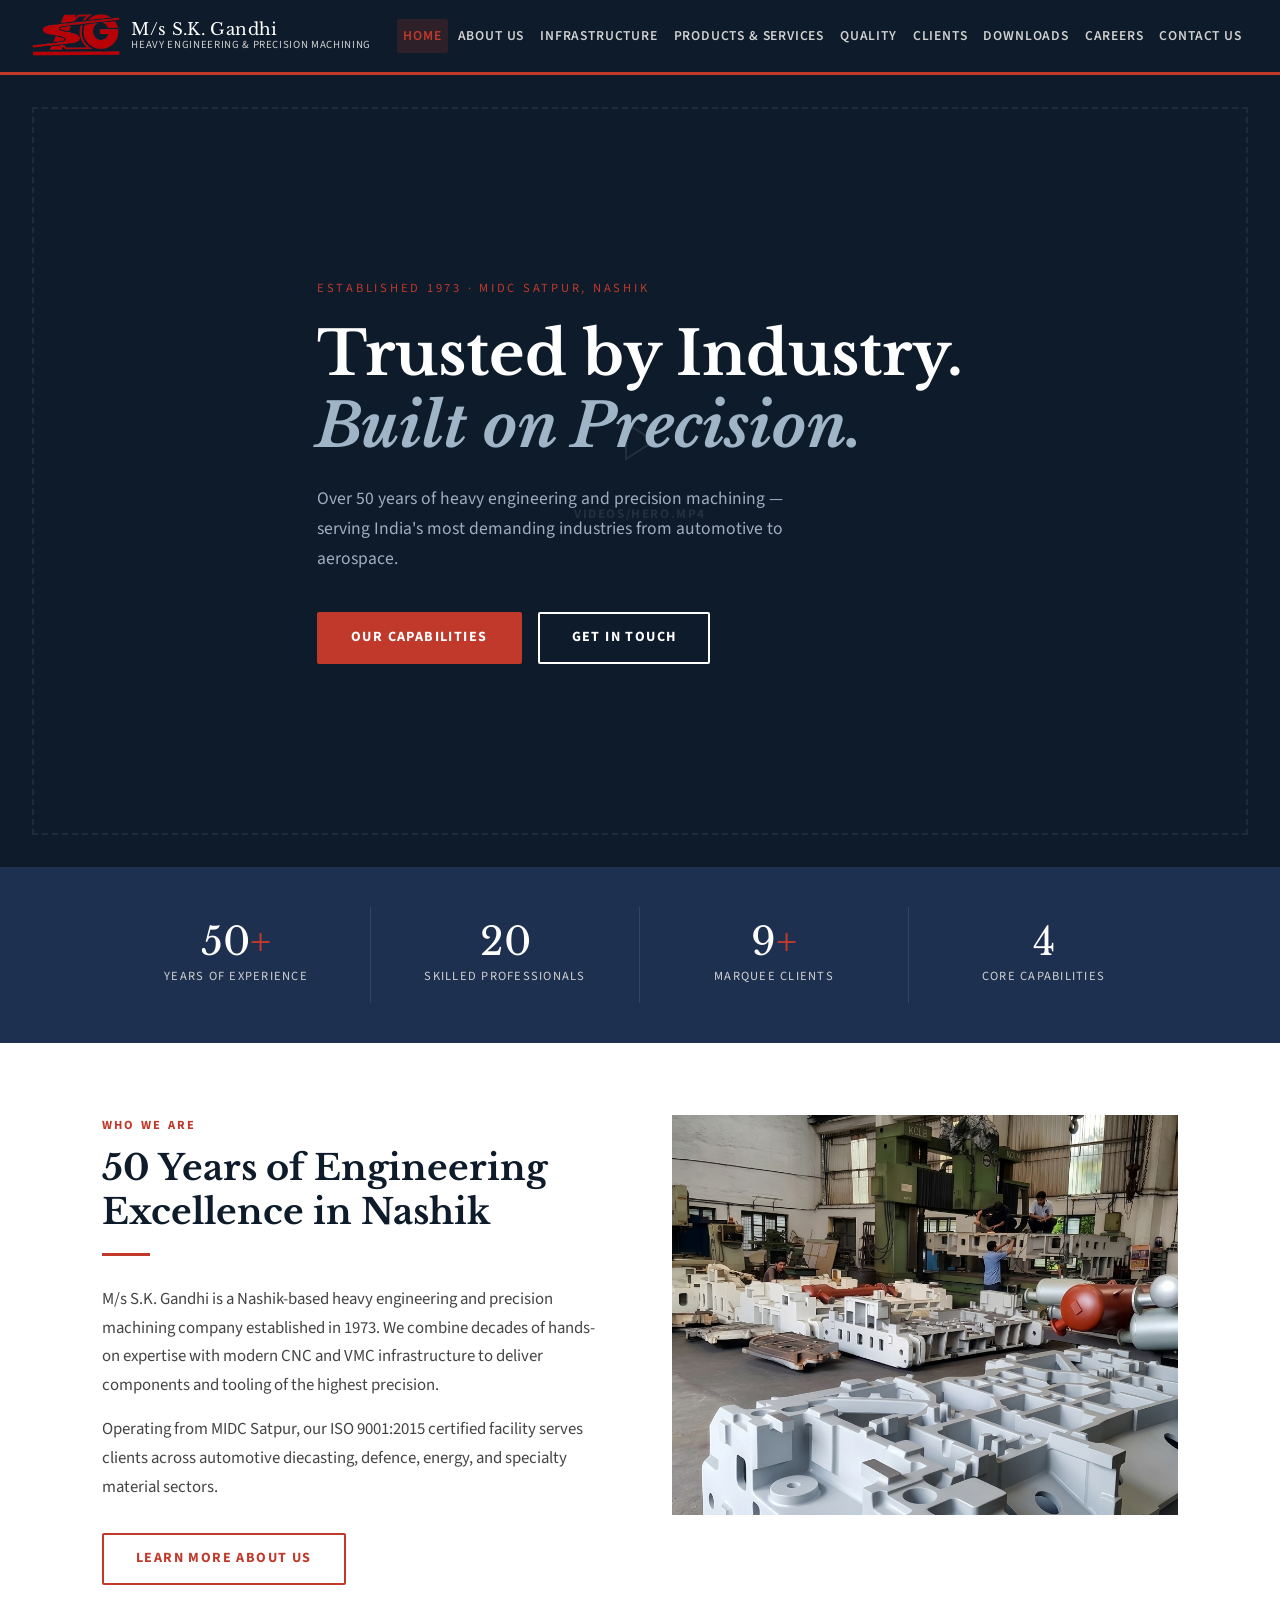
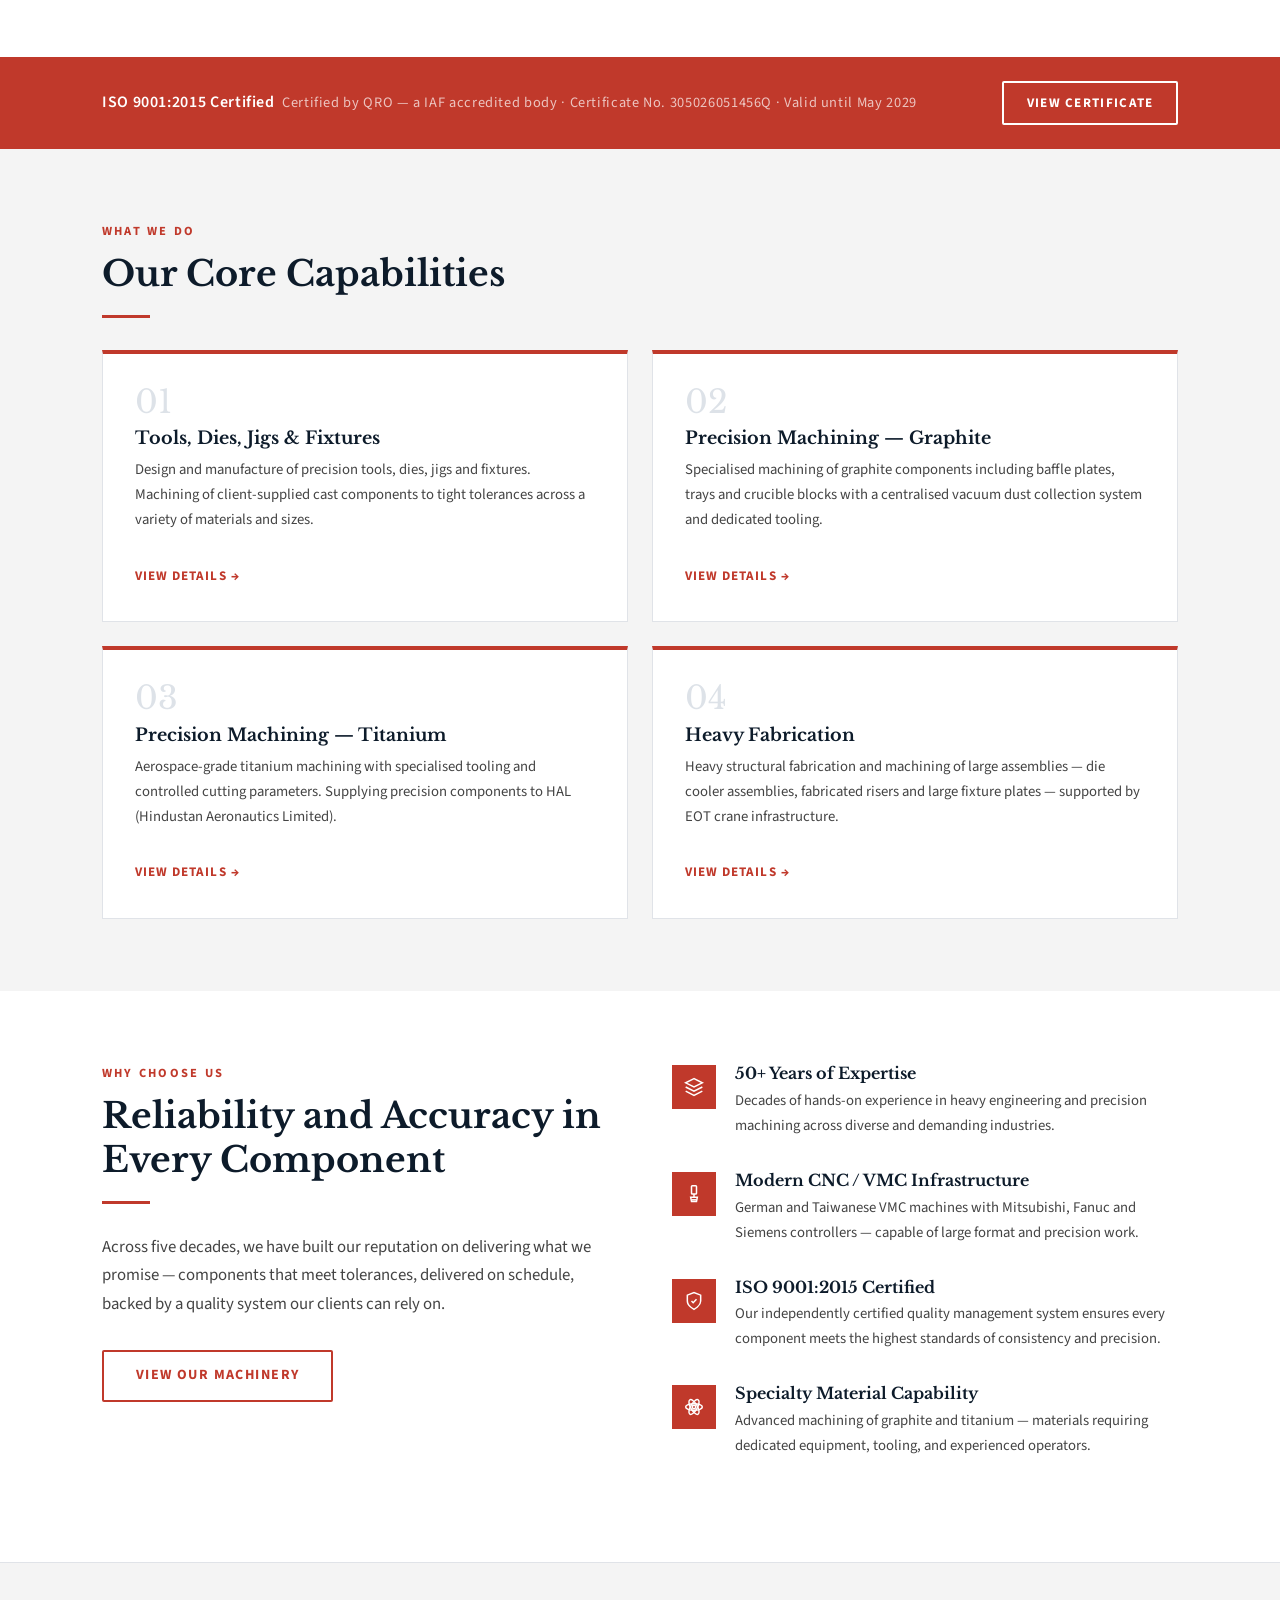
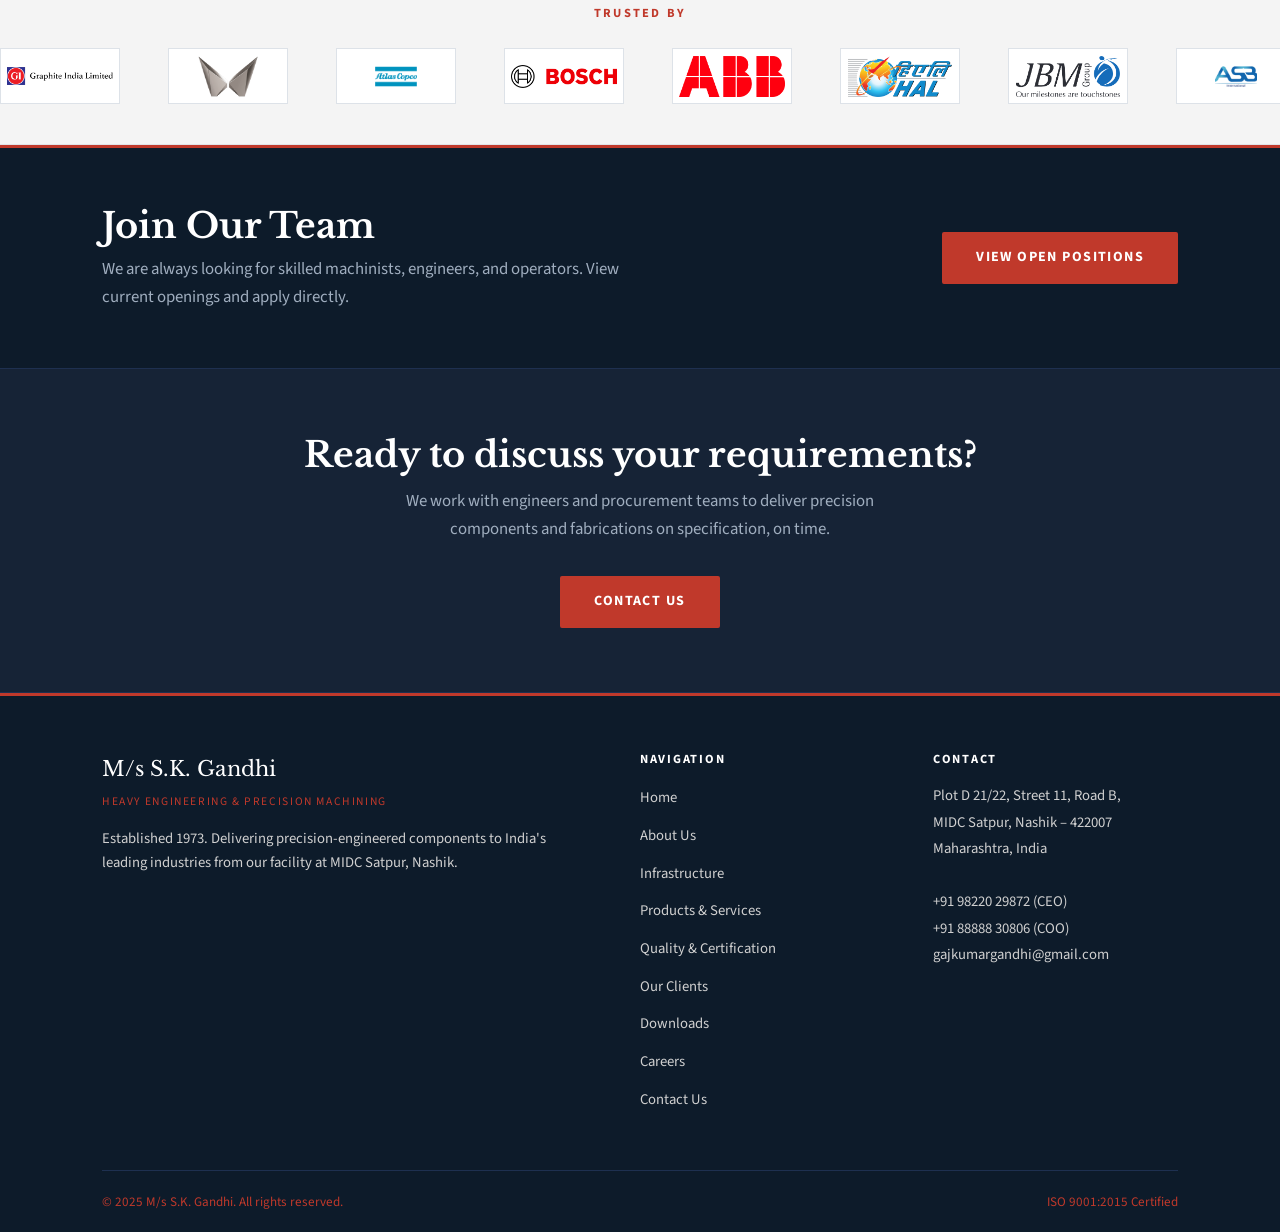
==== index.html @ 4034aa8a "initial push" ====
<!DOCTYPE html>
<html lang="en">
<head>
  <meta charset="UTF-8" />
  <meta name="viewport" content="width=device-width, initial-scale=1.0" />
  <title>M/s S.K. Gandhi — Heavy Engineering & Precision Machining</title>
  <link rel="stylesheet" href="style.css" />
  <style>
    /* ── Home Hero with video ── */
    .home-hero {
      background: var(--navy);
      min-height: 88vh;
      display: flex;
      align-items: center;
      position: relative;
      overflow: hidden;
    }
    .hero-video-wrap {
      position: absolute;
      inset: 0;
      z-index: 0;
    }
    .hero-video-wrap video {
      width: 100%;
      height: 100%;
      object-fit: cover;
      opacity: 0.28;
    }
    /* Shown only when video file is not present */
    .hero-video-placeholder {
      position: absolute;
      inset: 0;
      display: flex;
      flex-direction: column;
      align-items: center;
      justify-content: center;
      color: rgba(255,255,255,0.09);
      font-family: var(--font-body);
      font-size: 0.82rem;
      letter-spacing: 0.12em;
      text-transform: uppercase;
      gap: 0.5rem;
      border: 2px dashed rgba(255,255,255,0.07);
      margin: 2rem;
    }
    .home-hero-content {
      position: relative;
      z-index: 2;
      max-width: 1140px;
      margin: 0 auto;
      padding: 0 2rem;
    }
    .hero-est {
      font-family: var(--font-body);
      font-size: 0.78rem;
      letter-spacing: 0.22em;
      text-transform: uppercase;
      color: var(--red);
      margin-bottom: 1.2rem;
      display: block;
    }
    .home-hero h1 {
      color: var(--white);
      font-size: clamp(2.4rem, 5vw, 3.8rem);
      line-height: 1.18;
      max-width: 680px;
      margin-bottom: 1.4rem;
    }
    .home-hero h1 em { font-style: italic; color: #a0b4c8; }
    .hero-tagline {
      font-family: var(--font-body);
      font-size: 1.1rem;
      color: #a0aebf;
      max-width: 520px;
      margin-bottom: 2.4rem;
      line-height: 1.7;
    }
    .hero-cta { display: flex; gap: 1rem; flex-wrap: wrap; }

    /* ── Red bar ── */
    .red-bar { background: var(--red); padding: 1.5rem 0; }
    .red-bar-inner {
      display: flex; align-items: center; justify-content: space-between;
      max-width: 1140px; margin: 0 auto; padding: 0 2rem; gap: 1rem; flex-wrap: wrap;
    }
    .red-bar p { color: var(--white); font-size: 1rem; font-weight: 600; margin: 0; letter-spacing: 0.04em; }
    .red-bar span { color: rgba(255,255,255,0.7); font-weight: 400; font-size: 0.9rem; }

    /* ── Services grid on home ── */
    .service-card {
      background: var(--white); border: 1px solid #e0e3e8;
      border-top: 4px solid var(--red); padding: 2rem; transition: box-shadow 0.2s;
    }
    .service-card:hover { box-shadow: 0 6px 24px rgba(0,0,0,0.08); }
    .service-card .service-num { font-family: var(--font-head); font-size: 2rem; color: #dde2e8; line-height: 1; margin-bottom: 0.6rem; }
    .service-card h3 { font-size: 1.1rem; margin-bottom: 0.5rem; }
    .service-card p { font-size: 0.92rem; }
    .service-card a { display: inline-block; margin-top: 1rem; font-size: 0.82rem; font-weight: 700; letter-spacing: 0.08em; text-transform: uppercase; color: var(--red); }
    .service-card a:hover { text-decoration: underline; }

    /* ── Why choose us ── */
    .why-item { display: flex; gap: 1.2rem; margin-bottom: 2rem; align-items: flex-start; }
    .why-icon { width: 44px; height: 44px; min-width: 44px; background: var(--red); display: flex; align-items: center; justify-content: center; margin-top: 2px; }
    .why-icon svg { fill: none; stroke: white; stroke-width: 1.8; }
    .why-item h4 { font-size: 1rem; color: var(--navy); margin-bottom: 0.3rem; }
    .why-item p { font-size: 0.92rem; color: var(--text-mid); }

    /* ── CTA band ── */
    .cta-band { background: var(--navy-mid); padding: 64px 0; text-align: center; border-top: 1px solid var(--navy-light); border-bottom: 1px solid var(--navy-light); }
    .cta-band h2 { color: var(--white); margin-bottom: 0.6rem; }
    .cta-band p { color: #a0aebf; max-width: 540px; margin: 0 auto 2rem; }

    /* ── Logo marquee ── */
    .clients-strip {
      background: var(--off-white);
      padding: 40px 0;
      border-top: 1px solid #e0e3e8;
      border-bottom: 1px solid #e0e3e8;
      overflow: hidden;
    }
    .clients-strip .section-label { text-align: center; display: block; margin-bottom: 1.5rem; }
    .marquee-track {
      display: flex;
      gap: 3rem;
      align-items: center;
      animation: marqueeScroll 28s linear infinite;
      width: max-content;
    }
    .marquee-track:hover { animation-play-state: paused; }
    .marquee-wrap { overflow: hidden; }
    @keyframes marqueeScroll {
      0%   { transform: translateX(0); }
      100% { transform: translateX(-50%); }
    }
    .marquee-logo {
      display: flex;
      flex-direction: column;
      align-items: center;
      gap: 0.4rem;
      min-width: 120px;
    }
    .marquee-logo-box {
      width: 120px;
      height: 56px;
      background: var(--white);
      border: 1px solid #dde2e8;
      display: flex;
      align-items: center;
      justify-content: center;
      overflow: hidden;
      padding: 0.4rem;
    }
    /* Once you add logo images, the <img> inside will fill this box */
    .marquee-logo-box img { max-width: 100%; max-height: 100%; object-fit: contain; }
    /* Fallback text shown when no image */
    .marquee-logo-box span {
      font-family: var(--font-head);
      font-size: 0.65rem;
      color: #7a8898;
      text-align: center;
      line-height: 1.3;
    }
    .marquee-logo p {
      font-family: var(--font-body);
      font-size: 0.7rem;
      color: var(--text-light);
      text-align: center;
      margin: 0;
      letter-spacing: 0.04em;
    }

    /* ── Careers teaser on home ── */
    .careers-teaser {
      background: var(--navy);
      border-top: 3px solid var(--red);
      padding: 56px 0;
    }
    .careers-teaser-inner {
      display: flex;
      align-items: center;
      justify-content: space-between;
      gap: 2rem;
      flex-wrap: wrap;
    }
    .careers-teaser h2 { color: var(--white); margin-bottom: 0.4rem; }
    .careers-teaser p { color: #a0aebf; margin: 0; max-width: 520px; }
  </style>
</head>
<body>

<!-- ══ HEADER ══ -->
<header class="site-header">
  <nav class="nav-inner">
    <a href="index.html" class="nav-logo">
      <img src="images/logo.png" alt="S.K. Gandhi Logo" style="height:44px;width:auto;" onerror="this.style.display='none'">
      <div class="nav-logo-text">
        <span class="brand-name">M/s S.K. Gandhi</span>
        <span class="brand-sub">Heavy Engineering &amp; Precision Machining</span>
      </div>
    </a>
    <ul class="nav-links">
      <li><a href="index.html">Home</a></li>
      <li><a href="about.html">About Us</a></li>
      <li><a href="infrastructure.html">Infrastructure</a></li>
      <li><a href="products.html">Products &amp; Services</a></li>
      <li><a href="quality.html">Quality</a></li>
      <li><a href="clients.html">Clients</a></li>
      <li><a href="downloads.html">Downloads</a></li>
      <li><a href="careers.html">Careers</a></li>
      <li><a href="contact.html">Contact Us</a></li>
    </ul>
    <div class="nav-toggle"><span></span><span></span><span></span></div>
  </nav>
</header>

<!-- ══ HERO WITH LOOPING VIDEO ══ -->
<section class="home-hero">
  <div class="hero-video-wrap">
    <!--
      TO ADD YOUR VIDEO:
      1. Save your video file as:  videos/hero.mp4
      2. The video will loop automatically and play silently in the background
      3. Remove the placeholder div below once your video is in place
    -->
    <video autoplay muted loop playsinline poster="images/hero-bg.jpg">
      <source src="videos/hero.mp4" type="video/mp4">
    </video>
    <!-- Remove this placeholder once videos/hero.mp4 is in place -->
    <div class="hero-video-placeholder">
      <svg width="48" height="48" viewBox="0 0 24 24" fill="none" stroke="currentColor" stroke-width="1"><polygon points="5 3 19 12 5 21 5 3"/></svg>
      &nbsp;<strong>videos/hero.mp4</strong>
    </div>
  </div>
  <div class="home-hero-content">
    <span class="hero-est">Established 1973 · MIDC Satpur, Nashik</span>
    <h1>Trusted by Industry.<br><em>Built on Precision.</em></h1>
    <p class="hero-tagline">Over 50 years of heavy engineering and precision machining — serving India's most demanding industries from automotive to aerospace.</p>
    <div class="hero-cta">
      <a href="products.html" class="btn btn-primary">Our Capabilities</a>
      <a href="contact.html" class="btn btn-outline">Get in Touch</a>
    </div>
  </div>
</section>

<!-- ══ STAT BAR ══ -->
<div class="stat-bar">
  <div class="container">
    <div class="stat-grid">
      <div class="stat-item">
        <div class="stat-number">50<span class="stat-accent">+</span></div>
        <div class="stat-label">Years of Experience</div>
      </div>
      <div class="stat-item">
        <div class="stat-number">20</div>
        <div class="stat-label">Skilled Professionals</div>
      </div>
      <div class="stat-item">
        <div class="stat-number">9<span class="stat-accent">+</span></div>
        <div class="stat-label">Marquee Clients</div>
      </div>
      <div class="stat-item">
        <div class="stat-number">4</div>
        <div class="stat-label">Core Capabilities</div>
      </div>
    </div>
  </div>
</div>

<!-- ══ ABOUT INTRO ══ -->
<section>
  <div class="container">
    <div class="two-col">
      <div>
        <p class="section-label">Who We Are</p>
        <h2 class="section-title">50 Years of Engineering Excellence in Nashik</h2>
        <div class="divider"></div>
        <p>M/s S.K. Gandhi is a Nashik-based heavy engineering and precision machining company established in 1973. We combine decades of hands-on expertise with modern CNC and VMC infrastructure to deliver components and tooling of the highest precision.</p>
        <p>Operating from MIDC Satpur, our ISO 9001:2015 certified facility serves clients across automotive diecasting, defence, energy, and specialty material sectors.</p>
        <a href="about.html" class="btn btn-outline-red" style="margin-top:1rem;">Learn More About Us</a>
      </div>
      <div>
        <img src="images/about-facility.jpg" alt="S.K. Gandhi Shop Floor" style="width:100%;height:400px;object-fit:cover;display:block;" onerror="this.style.background='#e8eaed'">
      </div>
    </div>
  </div>
</section>

<!-- ══ RED BAR — ISO ══ -->
<div class="red-bar">
  <div class="red-bar-inner">
    <p>ISO 9001:2015 Certified &nbsp;<span>Certified by QRO — a IAF accredited body · Certificate No. 305026051456Q · Valid until May 2029</span></p>
    <a href="quality.html" class="btn btn-outline" style="padding: 0.55rem 1.4rem; font-size:0.82rem;">View Certificate</a>
  </div>
</div>

<!-- ══ CAPABILITIES ══ -->
<section class="alt">
  <div class="container">
    <p class="section-label">What We Do</p>
    <h2 class="section-title">Our Core Capabilities</h2>
    <div class="divider"></div>
    <div class="card-grid card-grid-2" style="margin-top: 2rem;">
      <div class="service-card">
        <div class="service-num">01</div>
        <h3>Tools, Dies, Jigs &amp; Fixtures</h3>
        <p>Design and manufacture of precision tools, dies, jigs and fixtures. Machining of client-supplied cast components to tight tolerances across a variety of materials and sizes.</p>
        <a href="products.html#dies">View Details →</a>
      </div>
      <div class="service-card">
        <div class="service-num">02</div>
        <h3>Precision Machining — Graphite</h3>
        <p>Specialised machining of graphite components including baffle plates, trays and crucible blocks with a centralised vacuum dust collection system and dedicated tooling.</p>
        <a href="products.html#graphite">View Details →</a>
      </div>
      <div class="service-card">
        <div class="service-num">03</div>
        <h3>Precision Machining — Titanium</h3>
        <p>Aerospace-grade titanium machining with specialised tooling and controlled cutting parameters. Supplying precision components to HAL (Hindustan Aeronautics Limited).</p>
        <a href="products.html#titanium">View Details →</a>
      </div>
      <div class="service-card">
        <div class="service-num">04</div>
        <h3>Heavy Fabrication</h3>
        <p>Heavy structural fabrication and machining of large assemblies — die cooler assemblies, fabricated risers and large fixture plates — supported by EOT crane infrastructure.</p>
        <a href="products.html#fabrication">View Details →</a>
      </div>
    </div>
  </div>
</section>

<!-- ══ WHY CHOOSE US ══ -->
<section>
  <div class="container">
    <div class="two-col">
      <div>
        <p class="section-label">Why Choose Us</p>
        <h2 class="section-title">Reliability and Accuracy in Every Component</h2>
        <div class="divider"></div>
        <p>Across five decades, we have built our reputation on delivering what we promise — components that meet tolerances, delivered on schedule, backed by a quality system our clients can rely on.</p>
        <a href="infrastructure.html" class="btn btn-outline-red" style="margin-top:1rem;">View Our Machinery</a>
      </div>
      <div>
        <div class="why-item">
          <div class="why-icon">
            <!-- 50 years: stacked layers / legacy -->
            <svg width="20" height="20" viewBox="0 0 24 24" fill="none" stroke="white" stroke-width="1.8"><path d="M12 2L2 7l10 5 10-5-10-5zM2 17l10 5 10-5M2 12l10 5 10-5"/></svg>
          </div>
          <div>
            <h4>50+ Years of Expertise</h4>
            <p>Decades of hands-on experience in heavy engineering and precision machining across diverse and demanding industries.</p>
          </div>
        </div>
        <div class="why-item">
          <div class="why-icon">
            <!-- CNC/VMC: a milling cutter / tool bit -->
            <svg width="20" height="20" viewBox="0 0 24 24" fill="none" stroke="white" stroke-width="1.8">
              <rect x="9" y="2" width="6" height="10" rx="1"/>
              <path d="M12 12v4"/>
              <path d="M8 16h8l-1 5H9l-1-5z"/>
              <path d="M9 19h6"/>
            </svg>
          </div>
          <div>
            <h4>Modern CNC / VMC Infrastructure</h4>
            <p>German and Taiwanese VMC machines with Mitsubishi, Fanuc and Siemens controllers — capable of large format and precision work.</p>
          </div>
        </div>
        <div class="why-item">
          <div class="why-icon">
            <!-- ISO certified: shield with check -->
            <svg width="20" height="20" viewBox="0 0 24 24" fill="none" stroke="white" stroke-width="1.8"><path d="M12 22s8-4 8-10V5l-8-3-8 3v7c0 6 8 10 8 10z"/><path d="M9 12l2 2 4-4"/></svg>
          </div>
          <div>
            <h4>ISO 9001:2015 Certified</h4>
            <p>Our independently certified quality management system ensures every component meets the highest standards of consistency and precision.</p>
          </div>
        </div>
        <div class="why-item">
          <div class="why-icon">
            <!-- Specialty material: atom / molecule -->
            <svg width="20" height="20" viewBox="0 0 24 24" fill="none" stroke="white" stroke-width="1.8"><circle cx="12" cy="12" r="2"/><ellipse cx="12" cy="12" rx="10" ry="4"/><ellipse cx="12" cy="12" rx="10" ry="4" transform="rotate(60 12 12)"/><ellipse cx="12" cy="12" rx="10" ry="4" transform="rotate(120 12 12)"/></svg>
          </div>
          <div>
            <h4>Specialty Material Capability</h4>
            <p>Advanced machining of graphite and titanium — materials requiring dedicated equipment, tooling, and experienced operators.</p>
          </div>
        </div>
      </div>
    </div>
  </div>
</section>

<!-- ══ CLIENTS MARQUEE ══ -->
<div class="clients-strip">
  <div class="container">
    <span class="section-label">Trusted By</span>
  </div>
  <!--
    HOW TO ADD YOUR CLIENT LOGOS:
    Save each logo to the images/ folder as listed below.
    The <img> tag will auto-show the logo once the file exists.
    The fallback text disappears once an image loads.
    The list is duplicated (×2) to create a seamless infinite scroll.
  -->
  <div class="marquee-wrap">
    <div class="marquee-track">
      <!-- SET 1 -->
      <div class="marquee-logo">
        <div class="marquee-logo-box">
          <img src="images/logo-gil.png" alt="Graphite India Limited" onerror="this.style.display='none';this.nextElementSibling.style.display='flex'">
          
        </div>
      </div>
      <div class="marquee-logo">
        <div class="marquee-logo-box">
          <img src="images/logo-mahindra.png" alt="Mahindra" onerror="this.style.display='none';this.nextElementSibling.style.display='flex'">
          
        </div>
      </div>
      <div class="marquee-logo">
        <div class="marquee-logo-box">
          <img src="images/logo-atlascopco.png" alt="Atlas Copco" onerror="this.style.display='none';this.nextElementSibling.style.display='flex'">
          
        </div>
      </div>
      <div class="marquee-logo">
        <div class="marquee-logo-box">
          <img src="images/logo-bosch.png" alt="Bosch" onerror="this.style.display='none';this.nextElementSibling.style.display='flex'">
          
        </div>
      </div>
      <div class="marquee-logo">
        <div class="marquee-logo-box">
          <img src="images/logo-abb.png" alt="ABB" onerror="this.style.display='none';this.nextElementSibling.style.display='flex'">
          
        </div>
      </div>
      <div class="marquee-logo">
        <div class="marquee-logo-box">
          <img src="images/logo-hal.png" alt="HAL" onerror="this.style.display='none';this.nextElementSibling.style.display='flex'">
          
        </div>
      </div>
      <div class="marquee-logo">
        <div class="marquee-logo-box">
          <img src="images/logo-jbm.png" alt="JBM Group" onerror="this.style.display='none';this.nextElementSibling.style.display='flex'">
          
        </div>
      </div>
      <div class="marquee-logo">
        <div class="marquee-logo-box">
          <img src="images/logo-asb.png" alt="ASB International" onerror="this.style.display='none';this.nextElementSibling.style.display='flex'">
          
        </div>
      </div>
      <div class="marquee-logo">
        <div class="marquee-logo-box">
          <img src="images/logo-epiroc.png" alt="Epiroc" onerror="this.style.display='none';this.nextElementSibling.style.display='flex'">
          
        </div>
      </div>
      <!-- SET 2 — duplicate for seamless loop -->
      <div class="marquee-logo">
        <div class="marquee-logo-box">
          <img src="images/logo-gil.png" alt="Graphite India Limited" onerror="this.style.display='none';this.nextElementSibling.style.display='flex'">
          
        </div>
      </div>
      <div class="marquee-logo">
        <div class="marquee-logo-box">
          <img src="images/logo-mahindra.png" alt="Mahindra" onerror="this.style.display='none';this.nextElementSibling.style.display='flex'">
          
        </div>
      </div>
      <div class="marquee-logo">
        <div class="marquee-logo-box">
          <img src="images/logo-atlascopco.png" alt="Atlas Copco" onerror="this.style.display='none';this.nextElementSibling.style.display='flex'">
          
        </div>
      </div>
      <div class="marquee-logo">
        <div class="marquee-logo-box">
          <img src="images/logo-bosch.png" alt="Bosch" onerror="this.style.display='none';this.nextElementSibling.style.display='flex'">
          
        </div>
      </div>
      <div class="marquee-logo">
        <div class="marquee-logo-box">
          <img src="images/logo-abb.png" alt="ABB" onerror="this.style.display='none';this.nextElementSibling.style.display='flex'">
          
        </div>
      </div>
      <div class="marquee-logo">
        <div class="marquee-logo-box">
          <img src="images/logo-hal.png" alt="HAL" onerror="this.style.display='none';this.nextElementSibling.style.display='flex'">
          
        </div>
      </div>
      <div class="marquee-logo">
        <div class="marquee-logo-box">
          <img src="images/logo-jbm.png" alt="JBM Group" onerror="this.style.display='none';this.nextElementSibling.style.display='flex'">
          
        </div>
      </div>
      <div class="marquee-logo">
        <div class="marquee-logo-box">
          <img src="images/logo-asb.png" alt="ASB International" onerror="this.style.display='none';this.nextElementSibling.style.display='flex'">
          
        </div>
      </div>
      <div class="marquee-logo">
        <div class="marquee-logo-box">
          <img src="images/logo-epiroc.png" alt="Epiroc" onerror="this.style.display='none';this.nextElementSibling.style.display='flex'">
          
        </div>
      </div>
    </div>
  </div>
</div>

<!-- ══ CAREERS TEASER ══ -->
<div class="careers-teaser">
  <div class="container">
    <div class="careers-teaser-inner">
      <div>
        <h2>Join Our Team</h2>
        <p>We are always looking for skilled machinists, engineers, and operators. View current openings and apply directly.</p>
      </div>
      <a href="careers.html" class="btn btn-primary">View Open Positions</a>
    </div>
  </div>
</div>

<!-- ══ CTA BAND ══ -->
<div class="cta-band">
  <div class="container">
    <h2>Ready to discuss your requirements?</h2>
    <p>We work with engineers and procurement teams to deliver precision components and fabrications on specification, on time.</p>
    <a href="contact.html" class="btn btn-primary">Contact Us</a>
  </div>
</div>

<!-- ══ FOOTER ══ -->
<footer class="site-footer">
  <div class="container">
    <div class="footer-grid">
      <div class="footer-brand">
        <div class="brand-name">M/s S.K. Gandhi</div>
        <div class="brand-sub">Heavy Engineering &amp; Precision Machining</div>
        <p>Established 1973. Delivering precision-engineered components to India's leading industries from our facility at MIDC Satpur, Nashik.</p>
      </div>
      <div class="footer-col">
        <h4>Navigation</h4>
        <ul>
          <li><a href="index.html">Home</a></li>
          <li><a href="about.html">About Us</a></li>
          <li><a href="infrastructure.html">Infrastructure</a></li>
          <li><a href="products.html">Products &amp; Services</a></li>
          <li><a href="quality.html">Quality &amp; Certification</a></li>
          <li><a href="clients.html">Our Clients</a></li>
          <li><a href="downloads.html">Downloads</a></li>
          <li><a href="careers.html">Careers</a></li>
          <li><a href="contact.html">Contact Us</a></li>
        </ul>
      </div>
      <div class="footer-col">
        <h4>Contact</h4>
        <address>
          Plot D 21/22, Street 11, Road B,<br>
          MIDC Satpur, Nashik – 422007<br>
          Maharashtra, India<br><br>
          <a href="tel:+919822029872">+91 98220 29872</a> (CEO)<br>
          <a href="tel:+918888830806">+91 88888 30806</a> (COO)<br>
          <a href="mailto:gajkumargandhi@gmail.com">gajkumargandhi@gmail.com</a>
        </address>
      </div>
    </div>
    <div class="footer-bottom">
      <span>© 2025 M/s S.K. Gandhi. All rights reserved.</span>
      <span style="color: var(--red);">ISO 9001:2015 Certified</span>
    </div>
  </div>
</footer>

<script src="nav.js"></script>
</body>
</html>
---- style.css ----
/* ============================================================
   M/s S.K. Gandhi — Website Stylesheet
   Colors: Navy #0D1B2A | Red #C0392B | White #FFFFFF | Light #F4F4F4
   Fonts: Libre Baskerville (headings) + Source Sans 3 (body)
   ============================================================ */

@import url('https://fonts.googleapis.com/css2?family=Libre+Baskerville:ital,wght@0,400;0,700;1,400&family=Source+Sans+3:wght@300;400;600;700&display=swap');

/* ── Reset & Base ── */
*, *::before, *::after { box-sizing: border-box; margin: 0; padding: 0; }

:root {
  --navy:       #0D1B2A;
  --navy-mid:   #162336;
  --navy-light: #1E3050;
  --red:        #C0392B;
  --red-dark:   #A93226;
  --white:      #FFFFFF;
  --off-white:  #F4F4F4;
  --grey:       #D0D0D0;
  --text-dark:  #1A1A1A;
  --text-mid:   #444444;
  --text-light: #888888;
  --font-head:  'Libre Baskerville', Georgia, serif;
  --font-body:  'Source Sans 3', 'Helvetica Neue', sans-serif;
}

html { scroll-behavior: smooth; }

body {
  font-family: var(--font-body);
  font-size: 17px;
  line-height: 1.7;
  color: var(--text-dark);
  background: var(--white);
}

img { max-width: 100%; display: block; }
a { text-decoration: none; color: inherit; }
ul { list-style: none; }

/* ── Typography ── */
h1, h2, h3, h4 {
  font-family: var(--font-head);
  line-height: 1.25;
  color: var(--navy);
}
h1 { font-size: clamp(2rem, 4vw, 3rem); }
h2 { font-size: clamp(1.6rem, 3vw, 2.2rem); margin-bottom: 0.5rem; }
h3 { font-size: clamp(1.2rem, 2vw, 1.5rem); margin-bottom: 0.4rem; }
h4 { font-size: 1.1rem; }

p { margin-bottom: 1rem; color: var(--text-mid); font-size: 1.05rem; }
p:last-child { margin-bottom: 0; }

/* ── Layout ── */
.container {
  max-width: 1140px;
  margin: 0 auto;
  padding: 0 2rem;
}

section { padding: 72px 0; }
section.alt { background: var(--off-white); }
section.dark { background: var(--navy); }

.section-label {
  font-family: var(--font-body);
  font-size: 0.78rem;
  font-weight: 700;
  letter-spacing: 0.18em;
  text-transform: uppercase;
  color: var(--red);
  margin-bottom: 0.6rem;
}

.section-title {
  font-family: var(--font-head);
  color: var(--navy);
  margin-bottom: 1.2rem;
}

.section-title.on-dark { color: var(--white); }

.divider {
  width: 48px;
  height: 3px;
  background: var(--red);
  margin: 0 0 1.8rem 0;
}

/* ── Navigation ── */
.site-header {
  position: sticky;
  top: 0;
  z-index: 1000;
  background: var(--navy);
  border-bottom: 3px solid var(--red);
}

.nav-inner {
  display: flex;
  align-items: center;
  justify-content: space-between;
  height: 72px;
  max-width: 1280px;
  margin: 0 auto;
  padding: 0 2rem;
}

.nav-logo {
  display: flex;
  align-items: center;
  gap: 0.7rem;
}

.nav-logo img {
  height: 44px;
  width: auto;
  /* Logo is rectangular — adjust height to fit your actual logo proportions */
}

.nav-logo-text {
  display: flex;
  flex-direction: column;
}

.nav-logo-text .brand-name {
  font-family: var(--font-head);
  font-size: 1.05rem;
  color: var(--white);
  line-height: 1.1;
  letter-spacing: 0.02em;
}

.nav-logo-text .brand-sub {
  font-family: var(--font-body);
  font-size: 0.68rem;
  letter-spacing: 0.06em;
  text-transform: uppercase;
  color: var(--grey);
  line-height: 1;
}

.nav-links {
  display: flex;
  align-items: center;
  gap: 0.2rem;
}

.nav-links a {
  font-family: var(--font-body);
  font-size: 0.85rem;
  font-weight: 600;
  letter-spacing: 0.06em;
  text-transform: uppercase;
  color: var(--grey);
  padding: 0.45rem 0.4rem;
  border-radius: 2px;
  transition: color 0.2s, background 0.2s;
}

.nav-links a:hover,
.nav-links a.active {
  color: var(--white);
  background: rgba(192,57,43,0.18);
}

.nav-links a.active {
  color: var(--red);
}

/* Hamburger */
.nav-toggle {
  display: none;
  flex-direction: column;
  gap: 5px;
  cursor: pointer;
  padding: 4px;
}

.nav-toggle span {
  display: block;
  width: 26px;
  height: 2px;
  background: var(--white);
  transition: transform 0.3s;
}

/* ── Footer ── */
.site-footer {
  background: var(--navy);
  color: var(--grey);
  padding: 56px 0 0;
  border-top: 3px solid var(--red);
}

.footer-grid {
  display: grid;
  grid-template-columns: 2fr 1fr 1fr;
  gap: 3rem;
  padding-bottom: 3rem;
}

.footer-brand .brand-name {
  font-family: var(--font-head);
  font-size: 1.3rem;
  color: var(--white);
  margin-bottom: 0.3rem;
}

.footer-brand .brand-sub {
  font-family: var(--font-body);
  font-size: 0.72rem;
  letter-spacing: 0.14em;
  text-transform: uppercase;
  color: var(--red);
  margin-bottom: 1rem;
}

.footer-brand p {
  color: var(--grey);
  font-size: 0.92rem;
  line-height: 1.6;
}

.footer-col h4 {
  font-family: var(--font-body);
  font-size: 0.78rem;
  letter-spacing: 0.14em;
  text-transform: uppercase;
  color: var(--white);
  margin-bottom: 1rem;
}

.footer-col ul li {
  margin-bottom: 0.55rem;
}

.footer-col ul li a {
  color: var(--grey);
  font-size: 0.92rem;
  transition: color 0.2s;
}

.footer-col ul li a:hover { color: var(--red); }

.footer-col address {
  font-style: normal;
  color: var(--grey);
  font-size: 0.92rem;
  line-height: 1.8;
}

.footer-col address a { color: var(--grey); transition: color 0.2s; }
.footer-col address a:hover { color: var(--red); }

.footer-bottom {
  border-top: 1px solid var(--navy-light);
  padding: 1.2rem 0;
  display: flex;
  justify-content: space-between;
  align-items: center;
  font-size: 0.82rem;
  color: var(--text-light);
}

.footer-bottom span { color: var(--red); }

/* ── Buttons ── */
.btn {
  display: inline-block;
  font-family: var(--font-body);
  font-size: 0.88rem;
  font-weight: 700;
  letter-spacing: 0.1em;
  text-transform: uppercase;
  padding: 0.75rem 2rem;
  border-radius: 2px;
  transition: background 0.2s, color 0.2s, border-color 0.2s;
  cursor: pointer;
  border: 2px solid transparent;
}

.btn-primary {
  background: var(--red);
  color: var(--white);
  border-color: var(--red);
}
.btn-primary:hover {
  background: var(--red-dark);
  border-color: var(--red-dark);
}

.btn-outline {
  background: transparent;
  color: var(--white);
  border-color: var(--white);
}
.btn-outline:hover {
  background: var(--white);
  color: var(--navy);
}

.btn-outline-red {
  background: transparent;
  color: var(--red);
  border-color: var(--red);
}
.btn-outline-red:hover {
  background: var(--red);
  color: var(--white);
}

/* ── Hero (shared) ── */
.page-hero {
  background: var(--navy);
  padding: 64px 0 56px;
  border-bottom: 3px solid var(--red);
}

.page-hero .section-label { color: rgba(192,57,43,0.85); }

.page-hero h1 {
  color: var(--white);
  margin-bottom: 1rem;
}

.page-hero p {
  color: #a0aebf;
  font-size: 1.1rem;
  max-width: 640px;
}

/* ── Stat bar ── */
.stat-bar {
  background: var(--navy-light);
  padding: 2.5rem 0;
}

.stat-grid {
  display: grid;
  grid-template-columns: repeat(4, 1fr);
  gap: 0;
  text-align: center;
}

.stat-item {
  padding: 1rem 1.5rem;
  border-right: 1px solid rgba(255,255,255,0.1);
}
.stat-item:last-child { border-right: none; }

.stat-number {
  font-family: var(--font-head);
  font-size: 2.4rem;
  color: var(--white);
  line-height: 1;
  margin-bottom: 0.3rem;
}

.stat-label {
  font-family: var(--font-body);
  font-size: 0.78rem;
  letter-spacing: 0.1em;
  text-transform: uppercase;
  color: var(--grey);
}

.stat-accent { color: var(--red); }

/* ── Media placeholder ── */
.media-placeholder {
  background: #e8eaed;
  border: 2px dashed #aab0bb;
  display: flex;
  flex-direction: column;
  align-items: center;
  justify-content: center;
  color: #6b7280;
  font-family: var(--font-body);
  font-size: 0.88rem;
  text-align: center;
  padding: 1.5rem;
  gap: 0.5rem;
}

.media-placeholder svg {
  opacity: 0.45;
  margin-bottom: 0.3rem;
}

/* ── Cards ── */
.card {
  background: var(--white);
  border: 1px solid #e0e3e8;
  border-top: 3px solid var(--red);
  padding: 2rem;
}

.card-grid {
  display: grid;
  gap: 1.5rem;
}

.card-grid-2 { grid-template-columns: repeat(2, 1fr); }
.card-grid-3 { grid-template-columns: repeat(3, 1fr); }
.card-grid-4 { grid-template-columns: repeat(4, 1fr); }

.card h3 { margin-bottom: 0.6rem; }
.card p { font-size: 0.95rem; }

/* ── Table ── */
.data-table {
  width: 100%;
  border-collapse: collapse;
  font-family: var(--font-body);
  font-size: 0.95rem;
}

.data-table th {
  background: var(--navy);
  color: var(--white);
  text-align: left;
  padding: 0.85rem 1.1rem;
  font-weight: 600;
  letter-spacing: 0.04em;
  font-size: 0.88rem;
  text-transform: uppercase;
}

.data-table td {
  padding: 0.8rem 1.1rem;
  border-bottom: 1px solid #e0e3e8;
  color: var(--text-mid);
}

.data-table tr:nth-child(even) td { background: var(--off-white); }
.data-table tr:hover td { background: #edf0f5; }

/* ── Two-col layout ── */
.two-col {
  display: grid;
  grid-template-columns: 1fr 1fr;
  gap: 4rem;
  align-items: start;
}

.two-col.reverse { direction: rtl; }
.two-col.reverse > * { direction: ltr; }

/* ── Red accent list ── */
.check-list { margin: 1rem 0; }
.check-list li {
  display: flex;
  align-items: flex-start;
  gap: 0.75rem;
  margin-bottom: 0.7rem;
  color: var(--text-mid);
  font-size: 1rem;
  line-height: 1.5;
}
.check-list li::before {
  content: '';
  display: block;
  width: 6px;
  height: 6px;
  min-width: 6px;
  background: var(--red);
  border-radius: 50%;
  margin-top: 0.55rem;
}

/* ── Capability strip ── */
.cap-strip {
  display: flex;
  gap: 0;
  border: 1px solid #e0e3e8;
  overflow: hidden;
  margin-top: 2.5rem;
}

.cap-item {
  flex: 1;
  padding: 1.8rem 1.4rem;
  border-right: 1px solid #e0e3e8;
  text-align: center;
}
.cap-item:last-child { border-right: none; }

.cap-item h4 {
  font-family: var(--font-body);
  font-size: 0.82rem;
  letter-spacing: 0.1em;
  text-transform: uppercase;
  color: var(--navy);
  margin-bottom: 0.4rem;
  font-weight: 700;
}

.cap-item p { font-size: 0.88rem; color: var(--text-light); }

/* ── Gallery grid ── */
.gallery-grid {
  display: grid;
  grid-template-columns: repeat(3, 1fr);
  gap: 1rem;
}

.gallery-item {
  position: relative;
  overflow: hidden;
}

.gallery-item .media-placeholder {
  height: 220px;
}

.gallery-caption {
  background: var(--navy);
  color: var(--grey);
  font-size: 0.82rem;
  padding: 0.55rem 0.85rem;
  font-family: var(--font-body);
  line-height: 1.3;
}

/* ── Contact form ── */
.form-group { margin-bottom: 1.4rem; }

.form-group label {
  display: block;
  font-family: var(--font-body);
  font-size: 0.82rem;
  letter-spacing: 0.08em;
  text-transform: uppercase;
  font-weight: 700;
  color: var(--navy);
  margin-bottom: 0.4rem;
}

.form-group input,
.form-group textarea,
.form-group select {
  width: 100%;
  padding: 0.75rem 1rem;
  border: 1px solid #c8cdd5;
  border-radius: 2px;
  font-family: var(--font-body);
  font-size: 1rem;
  color: var(--text-dark);
  background: var(--white);
  transition: border-color 0.2s;
  outline: none;
}

.form-group input:focus,
.form-group textarea:focus,
.form-group select:focus {
  border-color: var(--navy);
}

.form-group textarea { resize: vertical; min-height: 130px; }

/* ── Client logos ── */
.client-grid {
  display: grid;
  grid-template-columns: repeat(3, 1fr);
  gap: 1.5rem;
}

.client-card {
  border: 1px solid #e0e3e8;
  display: flex;
  flex-direction: column;
  align-items: center;
  justify-content: center;
  padding: 2rem 1.5rem;
  text-align: center;
  transition: border-color 0.2s, box-shadow 0.2s;
}

.client-card:hover {
  border-color: var(--red);
  box-shadow: 0 4px 16px rgba(0,0,0,0.07);
}

.client-logo-placeholder {
  width: 140px;
  height: 60px;
  background: #e8eaed;
  border: 1px dashed #aab0bb;
  display: flex;
  align-items: center;
  justify-content: center;
  font-size: 0.78rem;
  color: #888;
  margin-bottom: 1rem;
  font-family: var(--font-body);
}

.client-name {
  font-family: var(--font-head);
  font-size: 1rem;
  color: var(--navy);
  margin-bottom: 0.2rem;
}

.client-sector {
  font-size: 0.8rem;
  color: var(--text-light);
  text-transform: uppercase;
  letter-spacing: 0.08em;
  font-family: var(--font-body);
}

/* ── Sector filter buttons (clients page) ── */
.filter-btn {
  font-family: var(--font-body);
  font-size: 0.82rem;
  font-weight: 700;
  letter-spacing: 0.08em;
  text-transform: uppercase;
  padding: 0.45rem 1.1rem;
  border: 1px solid #c8cdd5;
  color: var(--text-mid);
  background: var(--white);
  cursor: pointer;
  transition: background 0.15s, color 0.15s, border-color 0.15s;
}
.filter-btn:hover { border-color: var(--navy); color: var(--navy); }
.filter-btn.active { background: var(--navy); color: var(--white); border-color: var(--navy); }

/* ── Process flow ── */
.process-flow {
  display: flex;
  align-items: flex-start;
  gap: 0;
  margin-top: 2rem;
}

.process-step {
  flex: 1;
  text-align: center;
  position: relative;
  padding: 0 0.5rem;
}

.process-step::after {
  content: '→';
  position: absolute;
  top: 20px;
  right: -10px;
  color: var(--red);
  font-size: 1.1rem;
  transform: translateY(-50%);
}

.process-step:last-child::after { display: none; }

.step-num {
  width: 42px;
  height: 42px;
  background: var(--navy);
  color: var(--white);
  border-radius: 50%;
  display: flex;
  align-items: center;
  justify-content: center;
  font-family: var(--font-head);
  font-size: 1rem;
  margin: 0 auto 0.75rem;
}

.process-step h4 {
  font-size: 0.82rem;
  letter-spacing: 0.06em;
  text-transform: uppercase;
  color: var(--navy);
  line-height: 1.3;
}

/* ── Responsive ── */
@media (max-width: 960px) {
  .two-col { grid-template-columns: 1fr; gap: 2rem; }
  .two-col.reverse { direction: ltr; }
  .card-grid-3 { grid-template-columns: repeat(2, 1fr); }
  .card-grid-4 { grid-template-columns: repeat(2, 1fr); }
  .footer-grid { grid-template-columns: 1fr 1fr; }
  .stat-grid { grid-template-columns: repeat(2, 1fr); }
  .gallery-grid { grid-template-columns: repeat(2, 1fr); }
  .client-grid { grid-template-columns: repeat(2, 1fr); }
  .cap-strip { flex-wrap: wrap; }
  .cap-item { min-width: 50%; }
  .process-flow { flex-wrap: wrap; gap: 1.5rem; }
  .process-step::after { display: none; }
}

@media (max-width: 640px) {
  .nav-links { display: none; flex-direction: column; position: absolute; top: 72px; left: 0; right: 0; background: var(--navy); padding: 1rem; gap: 0; border-top: 1px solid var(--navy-light); }
  .nav-links.open { display: flex; }
  .nav-links a { padding: 0.8rem 1rem; border-bottom: 1px solid rgba(255,255,255,0.06); }
  .nav-toggle { display: flex; }
  .site-header { position: relative; }
  .card-grid-2, .card-grid-3, .card-grid-4 { grid-template-columns: 1fr; }
  .footer-grid { grid-template-columns: 1fr; }
  .stat-grid { grid-template-columns: repeat(2, 1fr); }
  .gallery-grid { grid-template-columns: 1fr; }
  .client-grid { grid-template-columns: 1fr; }
  section { padding: 48px 0; }
  .two-col { gap: 1.5rem; }
}
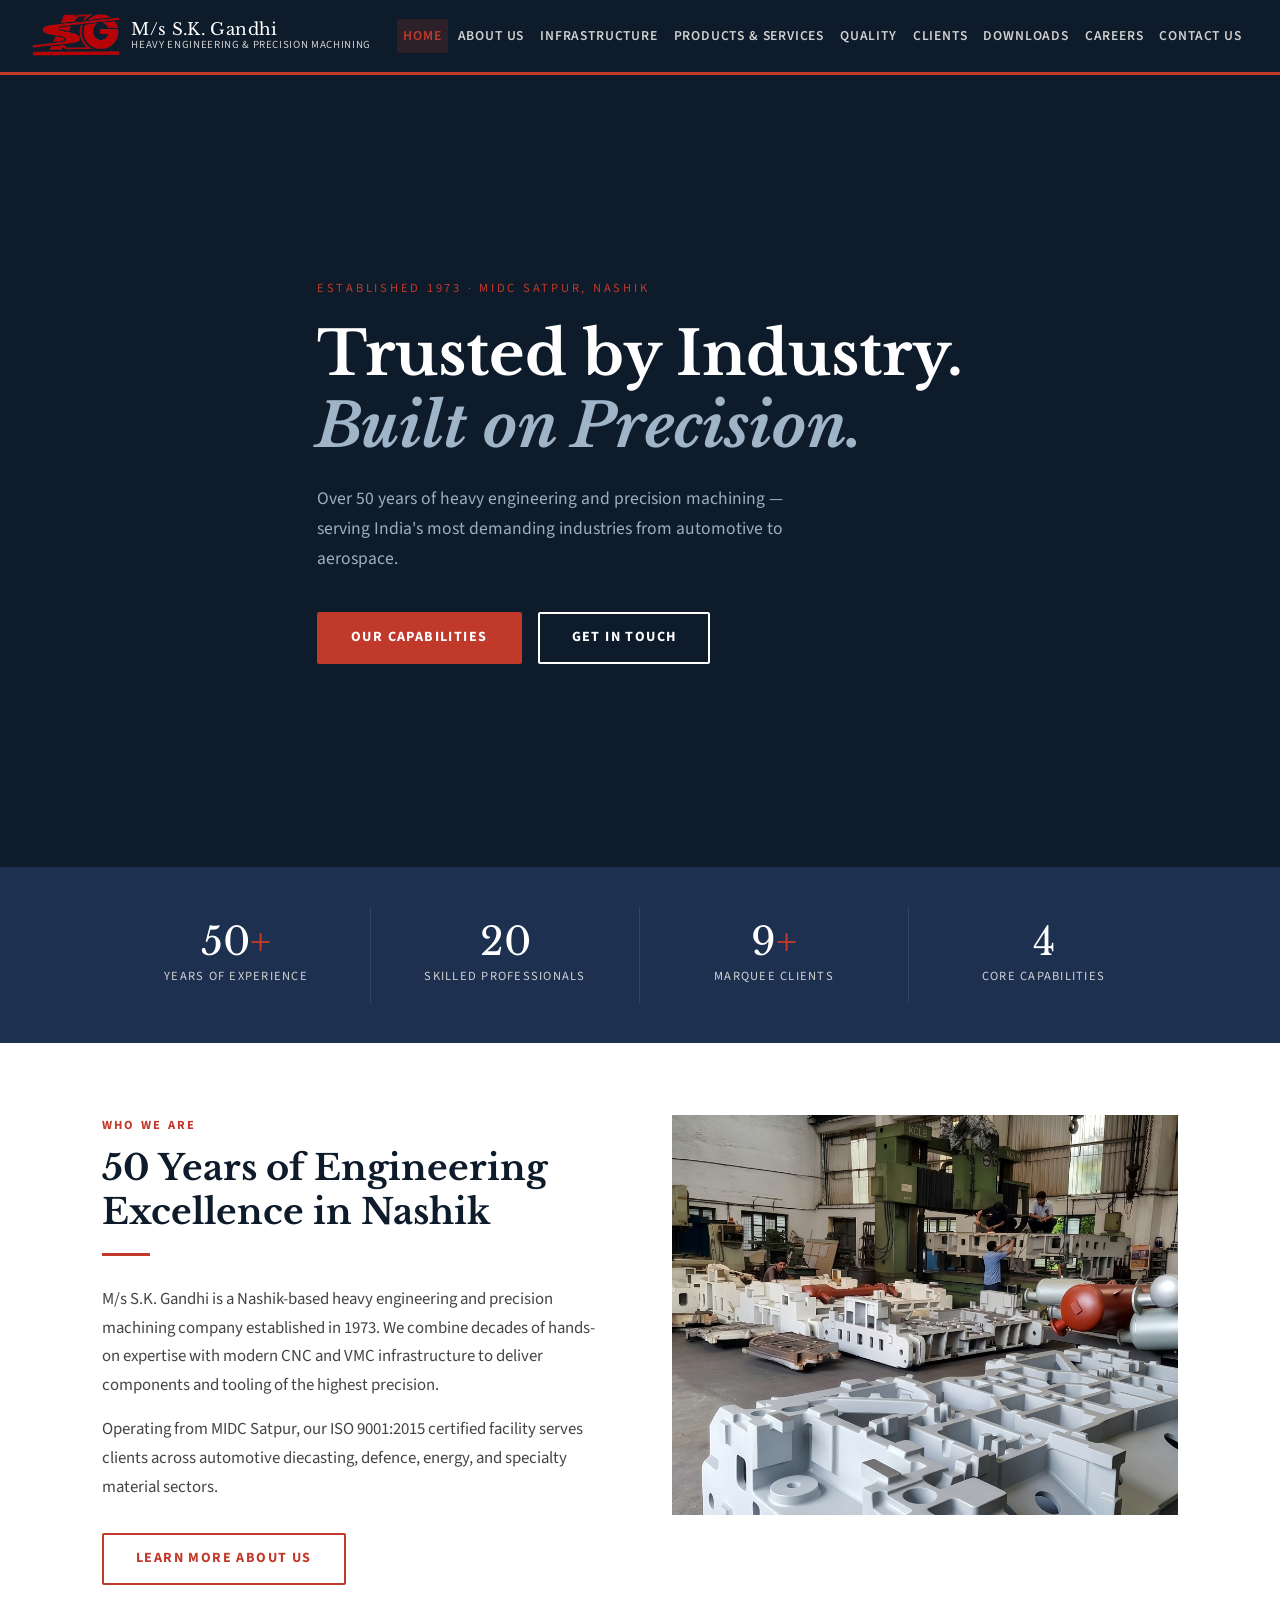
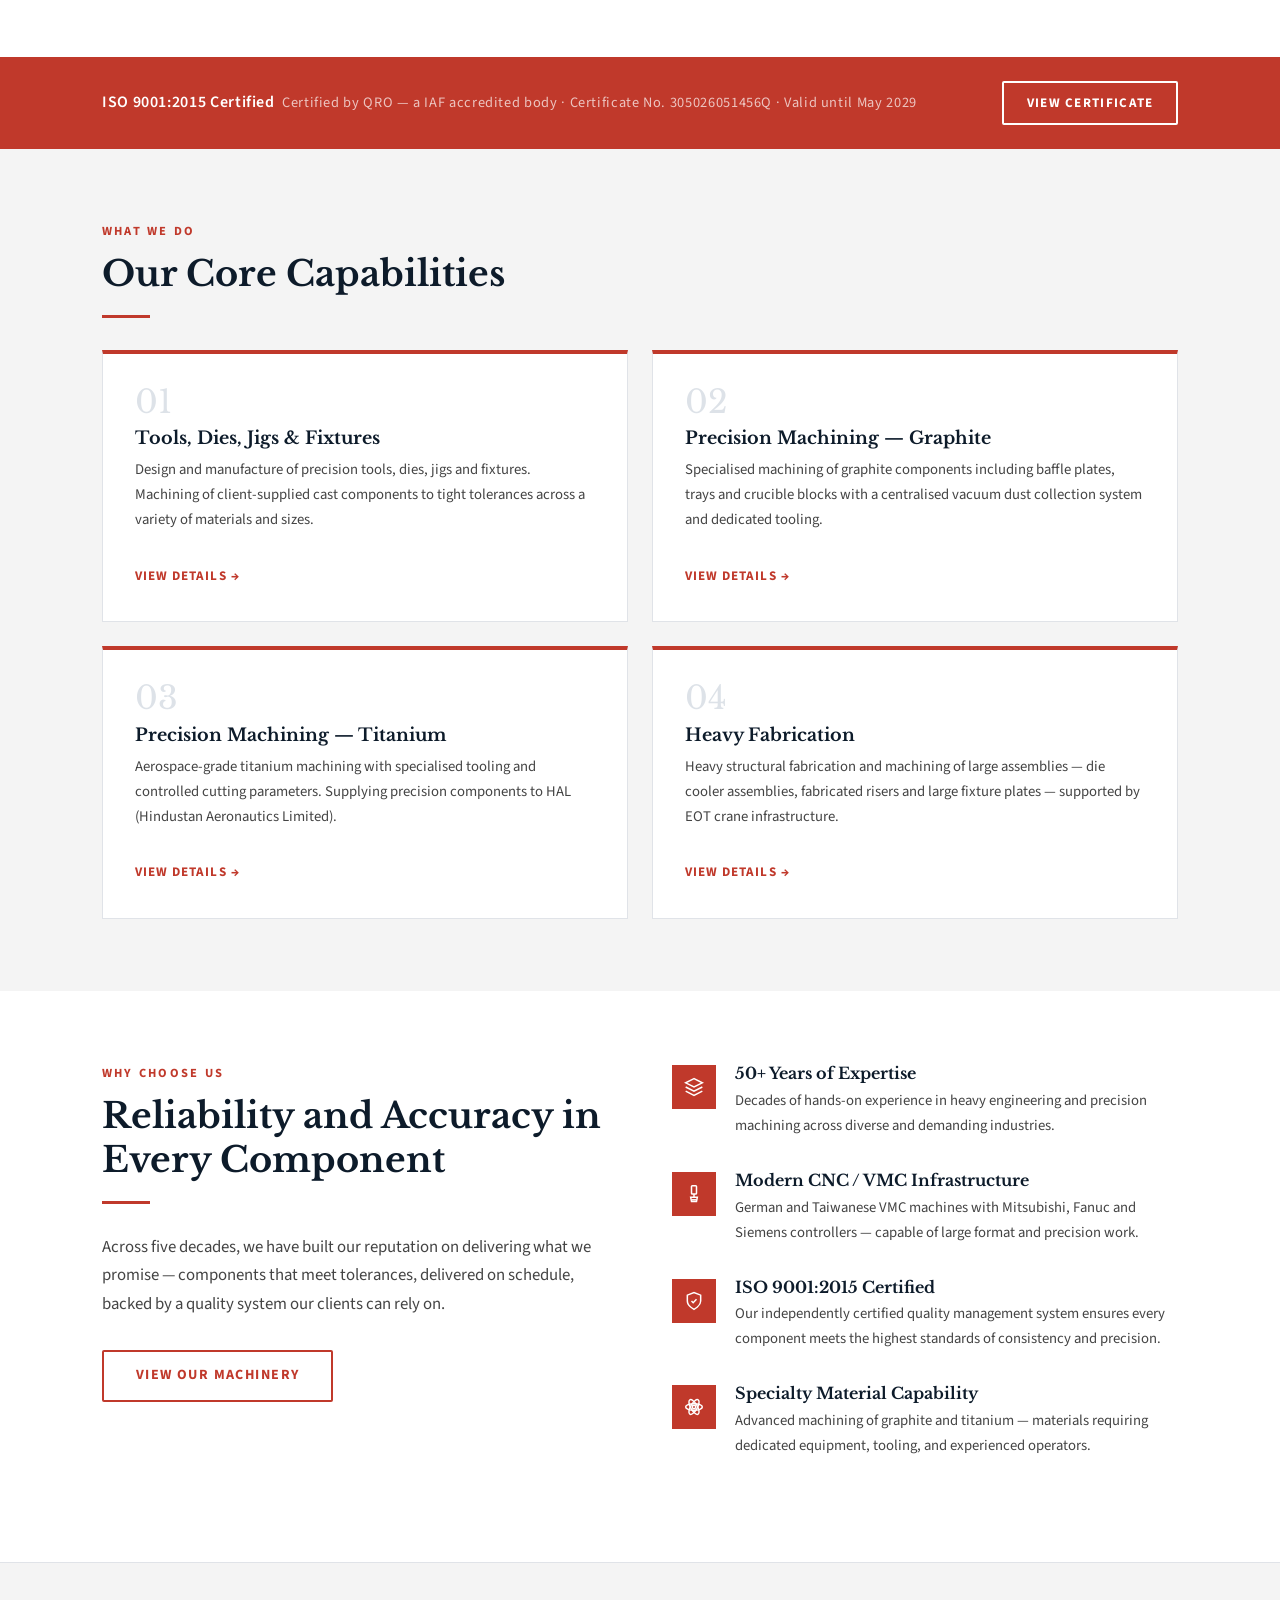
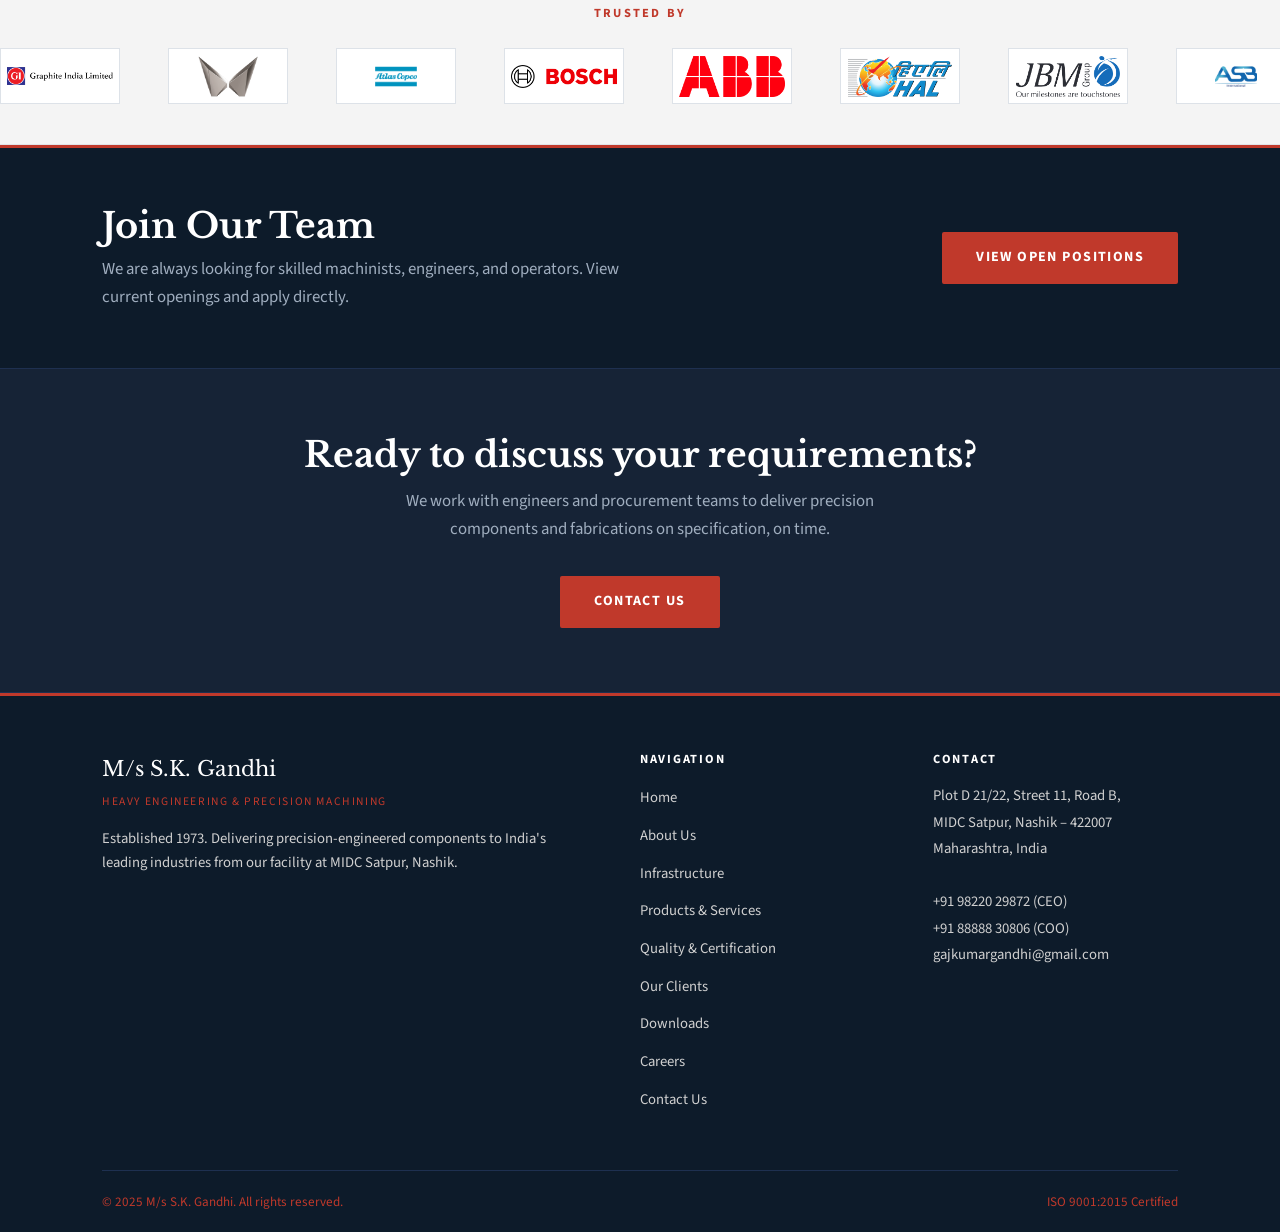
==== commit 89eac511: "hero video tag line removed" ====
--- a/index.html
+++ b/index.html
@@ -3,7 +3,82 @@
 <head>
   <meta charset="UTF-8" />
   <meta name="viewport" content="width=device-width, initial-scale=1.0" />
-  <title>M/s S.K. Gandhi — Heavy Engineering & Precision Machining</title>
+  <title>M/s S.K. Gandhi | Heavy Engineering & Precision Machining Nashik</title>
+  <!-- SEO Meta Tags -->
+  <meta name="description" content="M/s S.K. Gandhi — ISO 9001:2015 certified heavy engineering and precision machining company in Nashik, Maharashtra. 50+ years experience in dies, graphite, titanium & heavy fabrication.">
+  <meta name="keywords" content="SK Gandhi, S.K. Gandhi Nashik, precision machining Nashik, heavy engineering Nashik, VMC machining Nashik, CNC machining Nashik, die casting machining, graphite machining, titanium machining, MIDC Satpur">
+  <meta name="author" content="M/s S.K. Gandhi">
+  <meta name="robots" content="index, follow">
+  <meta name="geo.region" content="IN-MH">
+  <meta name="geo.placename" content="Nashik">
+  <meta name="geo.position" content="19.9986;73.7427">
+  <meta name="ICBM" content="19.9986, 73.7427">
+  <link rel="canonical" href="https://skgandhi.in/index.html">
+  <!-- Open Graph -->
+  <meta property="og:type" content="website">
+  <meta property="og:site_name" content="M/s S.K. Gandhi">
+  <meta property="og:title" content="M/s S.K. Gandhi | Heavy Engineering & Precision Machining Nashik">
+  <meta property="og:description" content="ISO 9001:2015 certified precision machining company in Nashik. 50+ years serving Mahindra, Bosch, HAL, Atlas Copco and more.">
+  <meta property="og:url" content="https://skgandhi.in/index.html">
+  <meta property="og:image" content="https://skgandhi.in/images/about-facility.jpg">
+  <meta property="og:locale" content="en_IN">
+  <!-- Schema.org Structured Data -->
+  <script type="application/ld+json">
+  {
+    "@context": "https://schema.org",
+    "@type": "ManufacturingBusiness",
+    "@id": "https://skgandhi.in",
+    "name": "M/s S.K. Gandhi",
+    "alternateName": ["SK Gandhi", "S.K. Gandhi", "SKG Heavy Engineering"],
+    "description": "ISO 9001:2015 certified heavy engineering and precision machining company established in 1973. Specialising in dies, jigs & fixtures, graphite machining, titanium aerospace components, and heavy fabrication.",
+    "url": "https://skgandhi.in",
+    "logo": "https://skgandhi.in/images/logo.png",
+    "image": "https://skgandhi.in/images/about-facility.jpg",
+    "foundingDate": "1973",
+    "numberOfEmployees": {"@type": "QuantitativeValue", "value": 20},
+    "address": {
+        "@type": "PostalAddress",
+        "streetAddress": "Plot D 21/22, Street 11, Road B, MIDC Satpur",
+        "addressLocality": "Nashik",
+        "addressRegion": "Maharashtra",
+        "postalCode": "422007",
+        "addressCountry": "IN"
+    },
+    "geo": {
+        "@type": "GeoCoordinates",
+        "latitude": 19.9986,
+        "longitude": 73.7427
+    },
+    "telephone": "+91-98220-29872",
+    "email": "gajkumargandhi@gmail.com",
+    "openingHoursSpecification": [
+        {"@type": "OpeningHoursSpecification", "dayOfWeek": ["Monday","Tuesday","Wednesday","Thursday","Friday","Sunday"], "opens": "09:00", "closes": "18:00"}
+    ],
+    "hasOfferCatalog": {
+        "@type": "OfferCatalog",
+        "name": "Precision Machining Services",
+        "itemListElement": [
+            {"@type": "Offer", "itemOffered": {"@type": "Service", "name": "Tools, Dies, Jigs & Fixtures Machining"}},
+            {"@type": "Offer", "itemOffered": {"@type": "Service", "name": "Graphite Precision Machining"}},
+            {"@type": "Offer", "itemOffered": {"@type": "Service", "name": "Titanium Aerospace Machining"}},
+            {"@type": "Offer", "itemOffered": {"@type": "Service", "name": "Heavy Structural Fabrication"}}
+        ]
+    },
+    "sameAs": [
+        "https://www.linkedin.com/company/m-s-s-k-gandhi/",
+        "https://www.google.com/maps/place/M%2Fs+S.K.Gandhi"
+    ],
+    "areaServed": {"@type": "Country", "name": "India"},
+    "hasCredential": {
+        "@type": "EducationalOccupationalCredential",
+        "credentialCategory": "certification",
+        "name": "ISO 9001:2015",
+        "recognizedBy": {"@type": "Organization", "name": "QRO - Quality Research Organization"}
+    }
+}
+  </script>
+  <link rel="icon" type="image/png" href="favicon.png">
+  <link rel="shortcut icon" href="favicon.ico">
   <link rel="stylesheet" href="style.css" />
   <style>
     /* ── Home Hero with video ── */
@@ -225,11 +300,7 @@
     <video autoplay muted loop playsinline poster="images/hero-bg.jpg">
       <source src="videos/hero.mp4" type="video/mp4">
     </video>
-    <!-- Remove this placeholder once videos/hero.mp4 is in place -->
-    <div class="hero-video-placeholder">
-      <svg width="48" height="48" viewBox="0 0 24 24" fill="none" stroke="currentColor" stroke-width="1"><polygon points="5 3 19 12 5 21 5 3"/></svg>
-      &nbsp;<strong>videos/hero.mp4</strong>
-    </div>
+    
   </div>
   <div class="home-hero-content">
     <span class="hero-est">Established 1973 · MIDC Satpur, Nashik</span>
